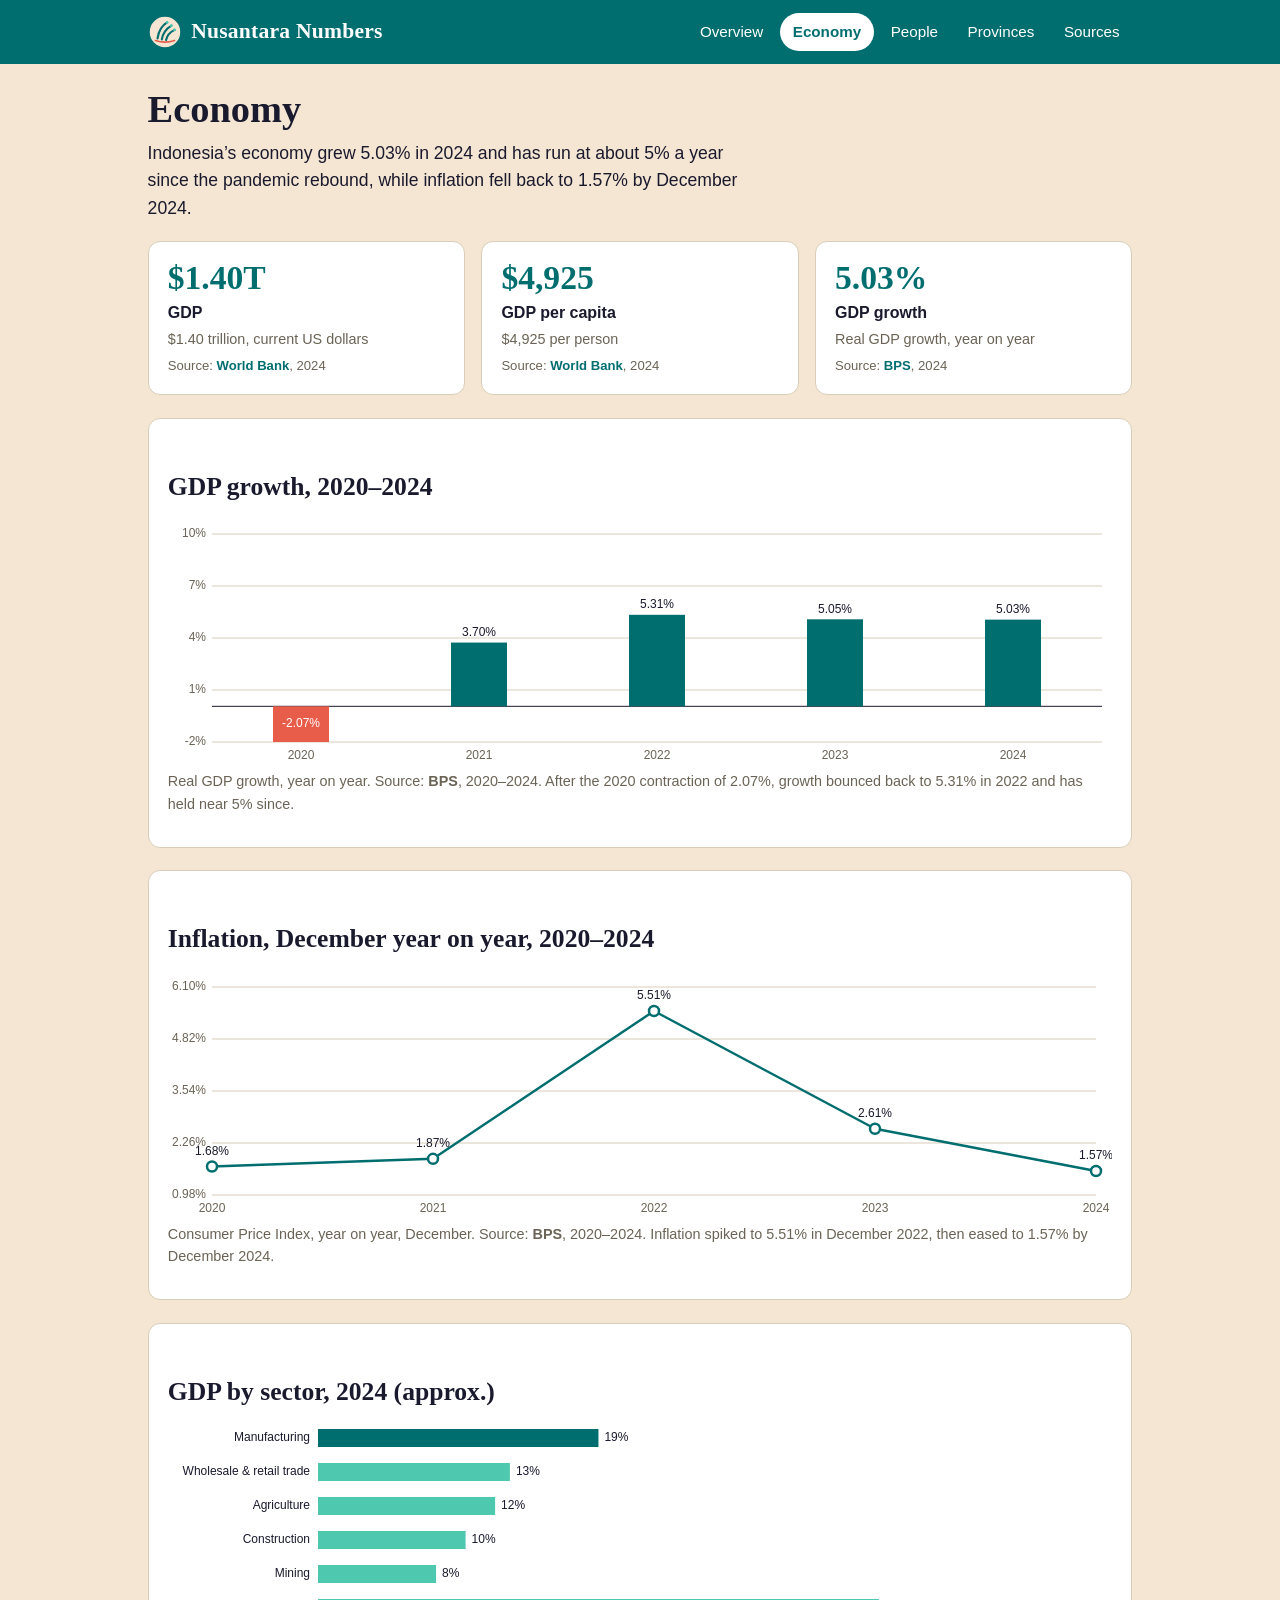
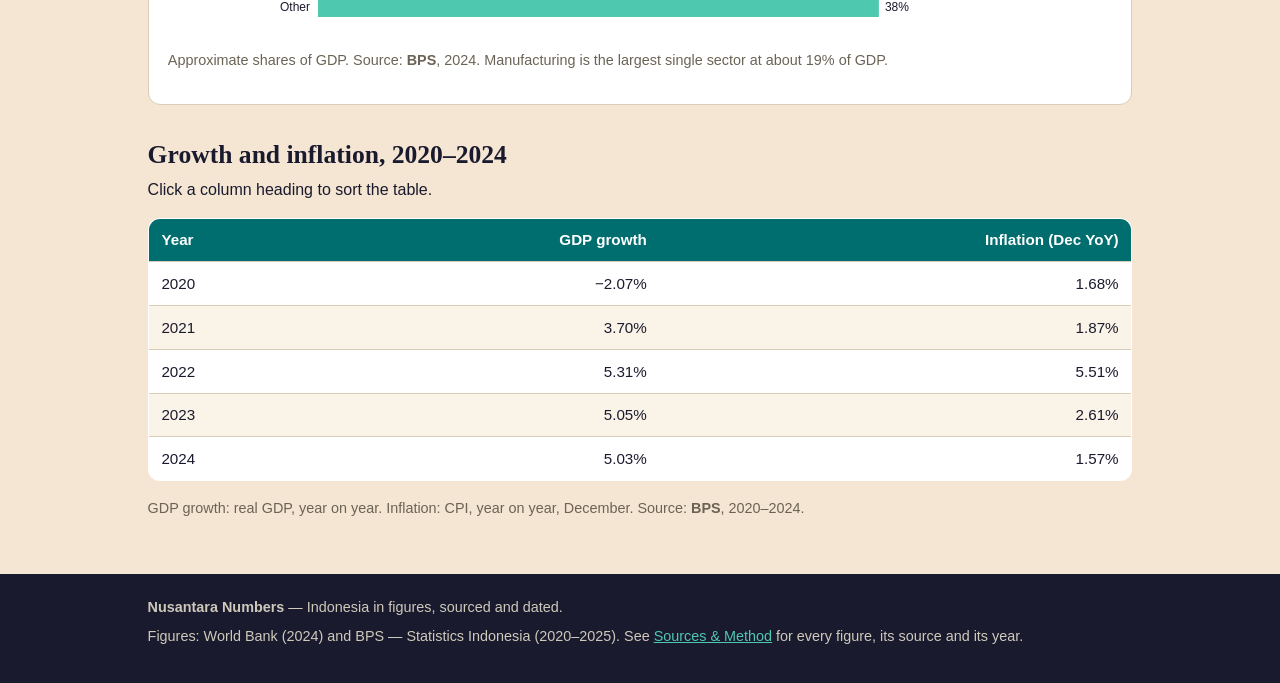
==== app/economy.html @ f5d3d650 "best-national-statistics-site-20261126-0539: Nusantara Numbers" ====
<!DOCTYPE html>
<html lang="en">
<head>
<meta charset="utf-8">
<meta name="viewport" content="width=device-width, initial-scale=1">
<title>Economy — Nusantara Numbers</title>
<meta name="description" content="Indonesia's economy in figures: GDP, GDP per capita, growth 2020–2024, inflation and GDP by sector, each sourced and dated.">
<link rel="stylesheet" href="css/style.css">
<link rel="icon" href="img/logo.svg" type="image/svg+xml">
</head>
<body data-page="economy">
<header class="site-header">
  <div class="wrap">
    <a class="brand" href="index.html"><img src="img/logo.svg" alt="" width="34" height="34"> Nusantara Numbers</a>
    <nav class="site-nav" aria-label="Main navigation">
      <a href="index.html" data-page="index">Overview</a>
      <a href="economy.html" data-page="economy">Economy</a>
      <a href="people.html" data-page="people">People</a>
      <a href="provinces.html" data-page="provinces">Provinces</a>
      <a href="sources.html" data-page="sources">Sources</a>
    </nav>
  </div>
</header>

<main class="wrap">
  <h1>Economy</h1>
  <p class="lede">Indonesia&rsquo;s economy grew 5.03% in 2024 and has run at about 5%
  a year since the pandemic rebound, while inflation fell back to 1.57% by
  December 2024.</p>

  <section class="kpi-grid" aria-label="Key economic indicators">
    <article class="kpi-card">
      <div class="kpi-value">$1.40T</div>
      <div class="kpi-label">GDP</div>
      <p class="kpi-note">$1.40 trillion, current US dollars</p>
      <p class="source-line">Source: <strong>World Bank</strong>, 2024</p>
    </article>
    <article class="kpi-card">
      <div class="kpi-value">$4,925</div>
      <div class="kpi-label">GDP per capita</div>
      <p class="kpi-note">$4,925 per person</p>
      <p class="source-line">Source: <strong>World Bank</strong>, 2024</p>
    </article>
    <article class="kpi-card">
      <div class="kpi-value">5.03%</div>
      <div class="kpi-label">GDP growth</div>
      <p class="kpi-note">Real GDP growth, year on year</p>
      <p class="source-line">Source: <strong>BPS</strong>, 2024</p>
    </article>
  </section>

  <section class="card chart-card">
    <h2>GDP growth, 2020&ndash;2024</h2>
    <canvas id="growth-chart" role="img" aria-label="Bar chart of Indonesia's GDP growth: 2020 minus 2.07 percent, 2021 3.70 percent, 2022 5.31 percent, 2023 5.05 percent, 2024 5.03 percent"></canvas>
    <p class="chart-note">Real GDP growth, year on year. Source: <strong>BPS</strong>, 2020&ndash;2024.
    After the 2020 contraction of 2.07%, growth bounced back to 5.31% in 2022 and has
    held near 5% since.</p>
  </section>

  <section class="card chart-card">
    <h2>Inflation, December year on year, 2020&ndash;2024</h2>
    <canvas id="inflation-chart" role="img" aria-label="Line chart of Indonesia's December inflation: 2020 1.68 percent, 2021 1.87 percent, 2022 5.51 percent, 2023 2.61 percent, 2024 1.57 percent"></canvas>
    <p class="chart-note">Consumer Price Index, year on year, December.
    Source: <strong>BPS</strong>, 2020&ndash;2024. Inflation spiked to 5.51% in
    December 2022, then eased to 1.57% by December 2024.</p>
  </section>

  <section class="card chart-card">
    <h2>GDP by sector, 2024 (approx.)</h2>
    <canvas id="sector-chart" role="img" aria-label="Horizontal bar chart of approximate GDP shares: Manufacturing 19 percent, Wholesale and retail trade 13 percent, Agriculture 12 percent, Construction 10 percent, Mining 8 percent, Other 38 percent"></canvas>
    <p class="chart-note">Approximate shares of GDP. Source: <strong>BPS</strong>, 2024.
    Manufacturing is the largest single sector at about 19% of GDP.</p>
  </section>

  <section>
    <h2>Growth and inflation, 2020&ndash;2024</h2>
    <p>Click a column heading to sort the table.</p>
    <div class="table-wrap">
      <table class="data sortable">
        <thead>
          <tr><th>Year</th><th class="num">GDP growth</th><th class="num">Inflation (Dec YoY)</th></tr>
        </thead>
        <tbody>
          <tr><td data-sort="2020">2020</td><td class="num" data-sort="-2.07">−2.07%</td><td class="num" data-sort="1.68">1.68%</td></tr>
          <tr><td data-sort="2021">2021</td><td class="num" data-sort="3.70">3.70%</td><td class="num" data-sort="1.87">1.87%</td></tr>
          <tr><td data-sort="2022">2022</td><td class="num" data-sort="5.31">5.31%</td><td class="num" data-sort="5.51">5.51%</td></tr>
          <tr><td data-sort="2023">2023</td><td class="num" data-sort="5.05">5.05%</td><td class="num" data-sort="2.61">2.61%</td></tr>
          <tr><td data-sort="2024">2024</td><td class="num" data-sort="5.03">5.03%</td><td class="num" data-sort="1.57">1.57%</td></tr>
        </tbody>
      </table>
    </div>
    <p class="table-note">GDP growth: real GDP, year on year. Inflation: CPI, year on year, December.
    Source: <strong>BPS</strong>, 2020&ndash;2024.</p>
  </section>
</main>

<footer class="site-footer">
  <div class="wrap">
    <p><strong>Nusantara Numbers</strong> &mdash; Indonesia in figures, sourced and dated.</p>
    <p>Figures: World Bank (2024) and BPS &mdash; Statistics Indonesia (2020&ndash;2025).
    See <a href="sources.html">Sources &amp; Method</a> for every figure, its source and its year.</p>
  </div>
</footer>

<script src="js/data.js"></script>
<script src="js/charts.js"></script>
<script src="js/tables.js"></script>
<script src="js/main.js"></script>
</body>
</html>
---- app/css/style.css ----
/* Nusantara Numbers — one stylesheet: palette, layout, cards, tables,
   navigation, charts and the phone rules. System font stack only. */

:root {
  --teal: #006d6f;
  --teal-dark: #005456;
  --sand: #f5e6d3;
  --sand-light: #faf3e7;
  --charcoal: #1a1a2e;
  --muted: #6b6355;
  --coral: #e85d4a;
  --seafoam: #4ec9b0;
  --white: #ffffff;
  --line: #d8cdb8;
  --radius: 12px;
}

* { box-sizing: border-box; }

body {
  margin: 0;
  background: var(--sand);
  color: var(--charcoal);
  font-family: -apple-system, BlinkMacSystemFont, "Segoe UI", Roboto,
    "Helvetica Neue", Arial, sans-serif;
  font-size: 16px;
  line-height: 1.55;
}

h1, h2, h3 {
  font-family: Georgia, "Times New Roman", serif;
  line-height: 1.2;
  margin: 0 0 0.5rem;
}

h1 { font-size: 2.4rem; }
h2 { font-size: 1.6rem; margin-top: 2.2rem; }
h3 { font-size: 1.15rem; }

p { margin: 0 0 0.9rem; }
a { color: var(--teal); }
a:hover { color: var(--teal-dark); }

/* ---------- header & navigation ---------- */

.site-header {
  background: var(--teal);
  color: var(--white);
}
.site-header .wrap {
  display: flex;
  align-items: center;
  gap: 1rem;
  flex-wrap: wrap;
  padding-top: 0.8rem;
  padding-bottom: 0.8rem;
}
.brand {
  display: flex;
  align-items: center;
  gap: 0.6rem;
  color: var(--white);
  text-decoration: none;
  font-family: Georgia, "Times New Roman", serif;
  font-size: 1.35rem;
  font-weight: 700;
  letter-spacing: 0.01em;
}
.brand img { display: block; }
.site-nav {
  margin-left: auto;
  display: flex;
  gap: 0.25rem;
  flex-wrap: wrap;
}
.site-nav a {
  color: var(--white);
  text-decoration: none;
  padding: 0.45rem 0.8rem;
  border-radius: 999px;
  font-size: 0.95rem;
}
.site-nav a:hover { background: rgba(255, 255, 255, 0.16); }
.site-nav a.active {
  background: var(--white);
  color: var(--teal);
  font-weight: 700;
}

/* ---------- layout ---------- */

.wrap {
  max-width: 1020px;
  margin: 0 auto;
  padding: 0 1.1rem;
}
main.wrap { padding-top: 1.4rem; padding-bottom: 2.5rem; }

.hero {
  display: flex;
  gap: 1.4rem;
  align-items: center;
  background: var(--sand-light);
  border: 1px solid var(--line);
  border-radius: var(--radius);
  padding: 1.4rem 1.5rem;
  margin-bottom: 1.6rem;
}
.hero-text { flex: 1; }
.hero-text .tagline {
  font-family: Georgia, "Times New Roman", serif;
  font-style: italic;
  font-size: 1.15rem;
  color: var(--teal);
  margin-bottom: 0.4rem;
}
.hero .flag { flex: none; border: 1px solid var(--line); border-radius: 4px; }
.asof {
  display: inline-block;
  background: var(--teal);
  color: var(--white);
  font-size: 0.85rem;
  font-weight: 600;
  padding: 0.2rem 0.65rem;
  border-radius: 999px;
  margin-top: 0.4rem;
}

.lede { font-size: 1.1rem; max-width: 62ch; }

/* ---------- KPI cards ---------- */

.kpi-grid {
  display: grid;
  grid-template-columns: repeat(3, 1fr);
  gap: 1rem;
  margin: 1.2rem 0;
}
.kpi-card, .card {
  background: var(--white);
  border: 1px solid var(--line);
  border-radius: var(--radius);
  padding: 1.1rem 1.2rem;
}
.kpi-card .kpi-value {
  font-family: Georgia, "Times New Roman", serif;
  font-size: 2.1rem;
  font-weight: 700;
  color: var(--teal);
  line-height: 1.1;
}
.kpi-card .kpi-label {
  font-weight: 700;
  margin-top: 0.25rem;
}
.kpi-card .kpi-note { color: var(--muted); font-size: 0.9rem; margin: 0.15rem 0 0.4rem; }
.source-line {
  font-size: 0.82rem;
  color: var(--muted);
  margin: 0;
}
.source-line strong { color: var(--teal); font-weight: 600; }

/* ---------- charts & sections ---------- */

.chart-card { margin: 1.4rem 0; }
.chart-card canvas { width: 100%; display: block; }
.chart-head {
  display: flex;
  align-items: baseline;
  justify-content: space-between;
  gap: 1rem;
  flex-wrap: wrap;
}
.chart-head h2, .chart-head h3 { margin-top: 0; }
.chart-note { color: var(--muted); font-size: 0.9rem; }

.btn {
  font: inherit;
  font-size: 0.9rem;
  font-weight: 600;
  background: var(--teal);
  color: var(--white);
  border: none;
  border-radius: 999px;
  padding: 0.5rem 1rem;
  cursor: pointer;
  white-space: nowrap;
}
.btn:hover { background: var(--teal-dark); }

.two-col {
  display: grid;
  grid-template-columns: 1fr 1fr;
  gap: 1rem;
  margin: 1.2rem 0;
}

/* ---------- tables ---------- */

.table-tools {
  display: flex;
  gap: 0.8rem;
  align-items: center;
  flex-wrap: wrap;
  margin: 1rem 0 0.6rem;
}
.table-tools input[type="search"] {
  font: inherit;
  padding: 0.55rem 0.8rem;
  border: 1px solid var(--line);
  border-radius: 999px;
  background: var(--white);
  min-width: 220px;
}
.table-tools select {
  font: inherit;
  padding: 0.55rem 0.8rem;
  border: 1px solid var(--line);
  border-radius: 999px;
  background: var(--white);
}
.table-tools input[type="search"]:focus, .table-tools select:focus {
  outline: 2px solid var(--teal);
  outline-offset: 1px;
}
.row-count { color: var(--muted); font-size: 0.9rem; }

.table-wrap { overflow-x: auto; margin-bottom: 1rem; }
table.data {
  width: 100%;
  border-collapse: collapse;
  background: var(--white);
  border: 1px solid var(--line);
  border-radius: var(--radius);
  overflow: hidden;
  font-size: 0.95rem;
}
table.data th, table.data td {
  padding: 0.6rem 0.8rem;
  text-align: left;
  border-bottom: 1px solid var(--line);
}
table.data thead th {
  background: var(--teal);
  color: var(--white);
  cursor: pointer;
  white-space: nowrap;
  user-select: none;
}
table.data thead th:hover { background: var(--teal-dark); }
table.data thead th.sorted-asc::after { content: " ▲"; }
table.data thead th.sorted-desc::after { content: " ▼"; }
table.data tbody tr:nth-child(even) { background: var(--sand-light); }
table.data td.num, table.data th.num { text-align: right; font-variant-numeric: tabular-nums; }
.table-note { color: var(--muted); font-size: 0.9rem; }

/* ---------- sources page ---------- */

.sources-list { list-style: none; padding: 0; margin: 1rem 0; }
.source-item {
  background: var(--white);
  border: 1px solid var(--line);
  border-radius: var(--radius);
  padding: 1rem 1.2rem;
  margin-bottom: 0.8rem;
}
.source-item h3 { margin-bottom: 0.15rem; }
.source-meta {
  color: var(--teal);
  font-weight: 700;
  font-size: 0.9rem;
  margin-bottom: 0.3rem;
}
.downloads {
  display: flex;
  gap: 0.8rem;
  flex-wrap: wrap;
  margin: 1rem 0;
}
.downloads a {
  display: inline-block;
  background: var(--white);
  border: 1px solid var(--teal);
  color: var(--teal);
  font-weight: 700;
  text-decoration: none;
  padding: 0.6rem 1.1rem;
  border-radius: 999px;
}
.downloads a:hover { background: var(--teal); color: var(--white); }

/* ---------- footer ---------- */

.site-footer {
  background: var(--charcoal);
  color: #cfc9bb;
  padding: 1.4rem 0 1.8rem;
  font-size: 0.9rem;
}
.site-footer a { color: var(--seafoam); }
.site-footer .wrap p { margin-bottom: 0.4rem; }

/* ---------- phone layout ---------- */

@media (max-width: 700px) {
  h1 { font-size: 1.9rem; }
  .site-header .wrap { gap: 0.6rem; }
  .site-nav { margin-left: 0; width: 100%; }
  .site-nav a { padding: 0.4rem 0.6rem; font-size: 0.9rem; }
  .hero { flex-direction: column; align-items: flex-start; gap: 0.9rem; }
  .kpi-grid { grid-template-columns: 1fr 1fr; }
  .two-col { grid-template-columns: 1fr; }
  .kpi-card .kpi-value { font-size: 1.7rem; }
  .table-tools input[type="search"] { min-width: 0; flex: 1; }
}
@media (max-width: 420px) {
  .kpi-grid { grid-template-columns: 1fr; }
}
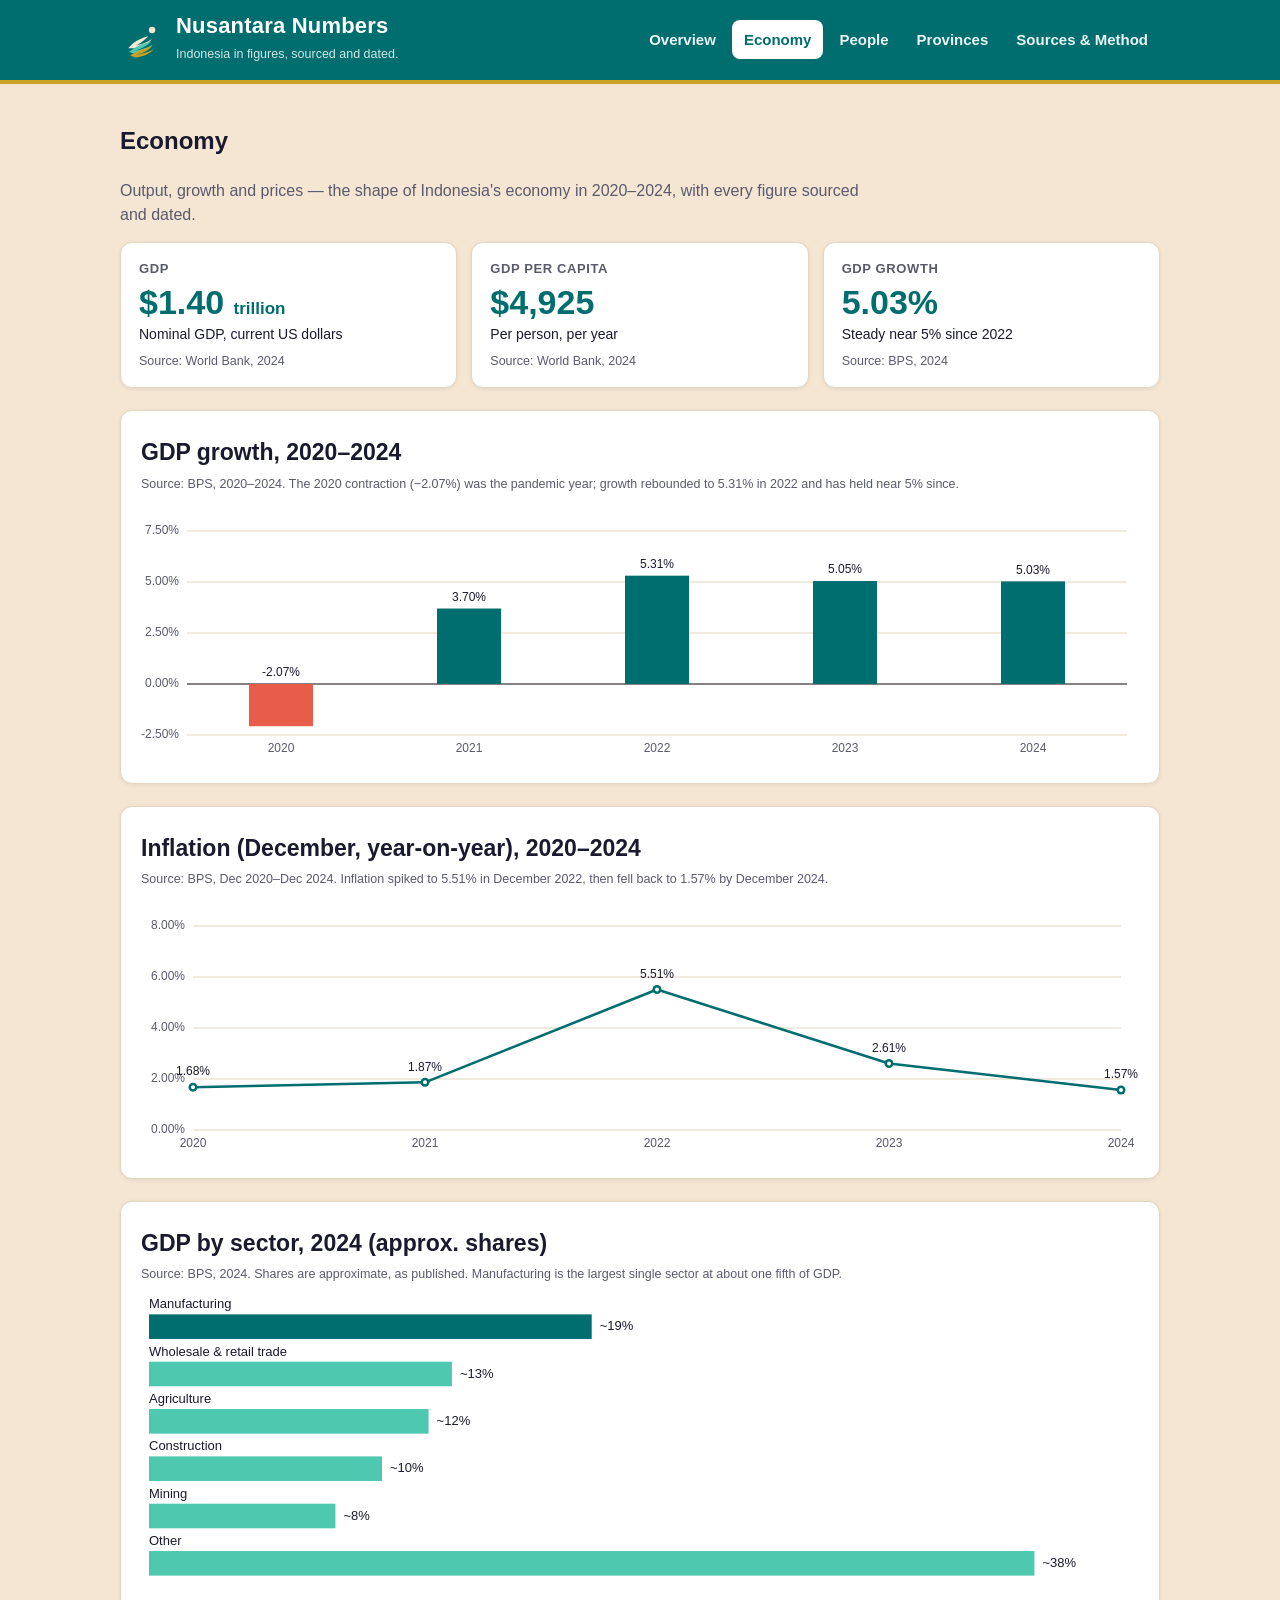
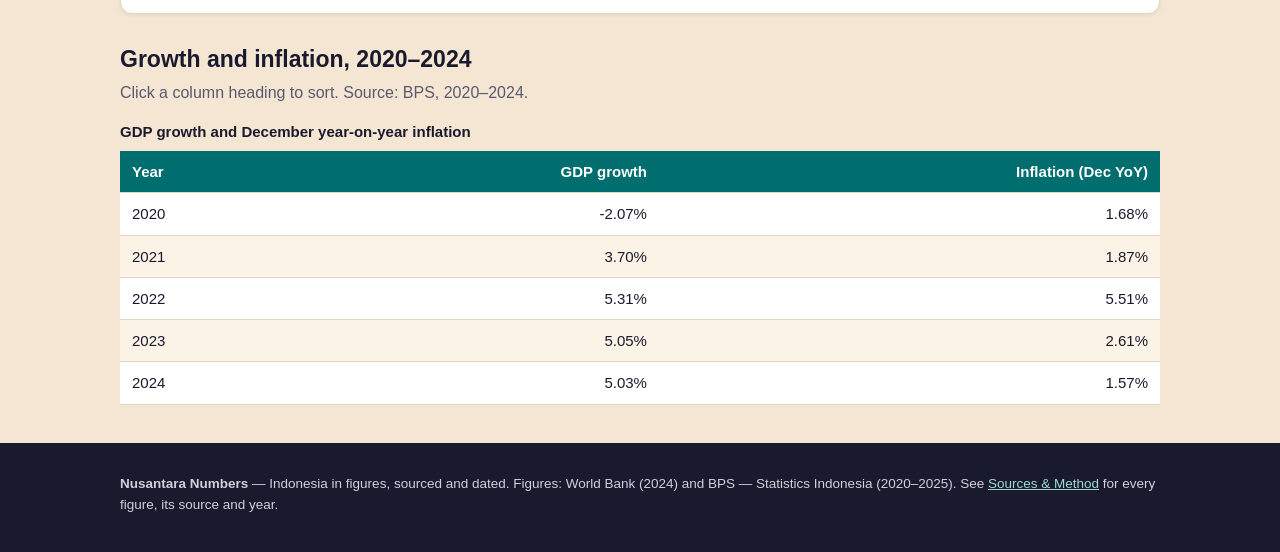
==== commit 5feffb36: "best-national-statistics-site-20261126-0539: Nusantara Numbers (rebuild)" ====
--- a/app/economy.html
+++ b/app/economy.html
@@ -4,107 +4,113 @@
 <meta charset="utf-8">
 <meta name="viewport" content="width=device-width, initial-scale=1">
 <title>Economy — Nusantara Numbers</title>
-<meta name="description" content="Indonesia's economy in figures: GDP, GDP per capita, growth 2020–2024, inflation and GDP by sector, each sourced and dated.">
+<meta name="description" content="Indonesia's economy in figures: GDP, GDP per capita, growth and inflation 2020–2024, and GDP by sector. Every figure sourced and dated.">
+<link rel="icon" type="image/svg+xml" href="img/logo.svg">
 <link rel="stylesheet" href="css/style.css">
-<link rel="icon" href="img/logo.svg" type="image/svg+xml">
 </head>
 <body data-page="economy">
 <header class="site-header">
-  <div class="wrap">
-    <a class="brand" href="index.html"><img src="img/logo.svg" alt="" width="34" height="34"> Nusantara Numbers</a>
-    <nav class="site-nav" aria-label="Main navigation">
-      <a href="index.html" data-page="index">Overview</a>
-      <a href="economy.html" data-page="economy">Economy</a>
-      <a href="people.html" data-page="people">People</a>
-      <a href="provinces.html" data-page="provinces">Provinces</a>
-      <a href="sources.html" data-page="sources">Sources</a>
+  <div class="header-inner">
+    <a class="brand" href="index.html">
+      <img src="img/logo.svg" alt="Nusantara Numbers logo — a garuda wing monogram" width="44" height="44">
+      <span>
+        <span class="brand-name">Nusantara Numbers</span><br>
+        <span class="brand-tag">Indonesia in figures, sourced and dated.</span>
+      </span>
+    </a>
+    <nav class="main-nav" aria-label="Main navigation">
+      <a data-nav="index" href="index.html">Overview</a>
+      <a data-nav="economy" href="economy.html">Economy</a>
+      <a data-nav="people" href="people.html">People</a>
+      <a data-nav="provinces" href="provinces.html">Provinces</a>
+      <a data-nav="sources" href="sources.html">Sources &amp; Method</a>
     </nav>
   </div>
 </header>
 
 <main class="wrap">
-  <h1>Economy</h1>
-  <p class="lede">Indonesia&rsquo;s economy grew 5.03% in 2024 and has run at about 5%
-  a year since the pandemic rebound, while inflation fell back to 1.57% by
-  December 2024.</p>
-
-  <section class="kpi-grid" aria-label="Key economic indicators">
-    <article class="kpi-card">
-      <div class="kpi-value">$1.40T</div>
-      <div class="kpi-label">GDP</div>
-      <p class="kpi-note">$1.40 trillion, current US dollars</p>
-      <p class="source-line">Source: <strong>World Bank</strong>, 2024</p>
-    </article>
-    <article class="kpi-card">
-      <div class="kpi-value">$4,925</div>
-      <div class="kpi-label">GDP per capita</div>
-      <p class="kpi-note">$4,925 per person</p>
-      <p class="source-line">Source: <strong>World Bank</strong>, 2024</p>
-    </article>
-    <article class="kpi-card">
-      <div class="kpi-value">5.03%</div>
-      <div class="kpi-label">GDP growth</div>
-      <p class="kpi-note">Real GDP growth, year on year</p>
-      <p class="source-line">Source: <strong>BPS</strong>, 2024</p>
-    </article>
+  <section aria-labelledby="page-heading">
+    <h1 id="page-heading">Economy</h1>
+    <p class="section-note">Output, growth and prices — the shape of Indonesia's economy in 2020–2024, with every figure sourced and dated.</p>
+    <div class="kpi-grid">
+      <article class="card">
+        <div class="kpi-label">GDP</div>
+        <div class="kpi-value">$1.40 <span class="unit">trillion</span></div>
+        <div class="kpi-sub">Nominal GDP, current US dollars</div>
+        <div class="kpi-source">Source: World Bank, 2024</div>
+      </article>
+      <article class="card">
+        <div class="kpi-label">GDP per capita</div>
+        <div class="kpi-value">$4,925</div>
+        <div class="kpi-sub">Per person, per year</div>
+        <div class="kpi-source">Source: World Bank, 2024</div>
+      </article>
+      <article class="card">
+        <div class="kpi-label">GDP growth</div>
+        <div class="kpi-value">5.03%</div>
+        <div class="kpi-sub">Steady near 5% since 2022</div>
+        <div class="kpi-source">Source: BPS, 2024</div>
+      </article>
+    </div>
   </section>
 
-  <section class="card chart-card">
-    <h2>GDP growth, 2020&ndash;2024</h2>
-    <canvas id="growth-chart" role="img" aria-label="Bar chart of Indonesia's GDP growth: 2020 minus 2.07 percent, 2021 3.70 percent, 2022 5.31 percent, 2023 5.05 percent, 2024 5.03 percent"></canvas>
-    <p class="chart-note">Real GDP growth, year on year. Source: <strong>BPS</strong>, 2020&ndash;2024.
-    After the 2020 contraction of 2.07%, growth bounced back to 5.31% in 2022 and has
-    held near 5% since.</p>
+  <section aria-labelledby="growth-heading">
+    <div class="card chart-card">
+      <h2 id="growth-heading">GDP growth, 2020–2024</h2>
+      <p class="chart-source">Source: BPS, 2020–2024. The 2020 contraction (−2.07%) was the pandemic year; growth rebounded to 5.31% in 2022 and has held near 5% since.</p>
+      <canvas id="growth-chart" class="chart" role="img" aria-label="Bar chart of GDP growth: minus 2.07 percent in 2020, 3.70 in 2021, 5.31 in 2022, 5.05 in 2023, 5.03 in 2024"></canvas>
+    </div>
   </section>
 
-  <section class="card chart-card">
-    <h2>Inflation, December year on year, 2020&ndash;2024</h2>
-    <canvas id="inflation-chart" role="img" aria-label="Line chart of Indonesia's December inflation: 2020 1.68 percent, 2021 1.87 percent, 2022 5.51 percent, 2023 2.61 percent, 2024 1.57 percent"></canvas>
-    <p class="chart-note">Consumer Price Index, year on year, December.
-    Source: <strong>BPS</strong>, 2020&ndash;2024. Inflation spiked to 5.51% in
-    December 2022, then eased to 1.57% by December 2024.</p>
+  <section aria-labelledby="inflation-heading">
+    <div class="card chart-card">
+      <h2 id="inflation-heading">Inflation (December, year-on-year), 2020–2024</h2>
+      <p class="chart-source">Source: BPS, Dec 2020–Dec 2024. Inflation spiked to 5.51% in December 2022, then fell back to 1.57% by December 2024.</p>
+      <canvas id="inflation-chart" class="chart" role="img" aria-label="Line chart of December year-on-year inflation: 1.68 percent in 2020, 1.87 in 2021, 5.51 in 2022, 2.61 in 2023, 1.57 in 2024"></canvas>
+    </div>
   </section>
 
-  <section class="card chart-card">
-    <h2>GDP by sector, 2024 (approx.)</h2>
-    <canvas id="sector-chart" role="img" aria-label="Horizontal bar chart of approximate GDP shares: Manufacturing 19 percent, Wholesale and retail trade 13 percent, Agriculture 12 percent, Construction 10 percent, Mining 8 percent, Other 38 percent"></canvas>
-    <p class="chart-note">Approximate shares of GDP. Source: <strong>BPS</strong>, 2024.
-    Manufacturing is the largest single sector at about 19% of GDP.</p>
+  <section aria-labelledby="sector-heading">
+    <div class="card chart-card">
+      <h2 id="sector-heading">GDP by sector, 2024 (approx. shares)</h2>
+      <p class="chart-source">Source: BPS, 2024. Shares are approximate, as published. Manufacturing is the largest single sector at about one fifth of GDP.</p>
+      <canvas id="sector-chart" class="chart tall" role="img" aria-label="Horizontal bar chart of GDP by sector: manufacturing about 19 percent, wholesale and retail trade about 13, agriculture about 12, construction about 10, mining about 8, other about 38"></canvas>
+    </div>
   </section>
 
-  <section>
-    <h2>Growth and inflation, 2020&ndash;2024</h2>
-    <p>Click a column heading to sort the table.</p>
-    <div class="table-wrap">
-      <table class="data sortable">
+  <section aria-labelledby="table-heading">
+    <h2 id="table-heading">Growth and inflation, 2020–2024</h2>
+    <p class="section-note">Click a column heading to sort. Source: BPS, 2020–2024.</p>
+    <div class="table-scroll">
+      <table class="data" data-sortable id="econ-table">
+        <caption>GDP growth and December year-on-year inflation</caption>
         <thead>
-          <tr><th>Year</th><th class="num">GDP growth</th><th class="num">Inflation (Dec YoY)</th></tr>
+          <tr>
+            <th data-type="number"><button type="button" data-label="Year">Year</button></th>
+            <th data-type="number" class="num"><button type="button" data-label="GDP growth">GDP growth</button></th>
+            <th data-type="number" class="num"><button type="button" data-label="Inflation (Dec YoY)">Inflation (Dec YoY)</button></th>
+          </tr>
         </thead>
         <tbody>
-          <tr><td data-sort="2020">2020</td><td class="num" data-sort="-2.07">−2.07%</td><td class="num" data-sort="1.68">1.68%</td></tr>
-          <tr><td data-sort="2021">2021</td><td class="num" data-sort="3.70">3.70%</td><td class="num" data-sort="1.87">1.87%</td></tr>
-          <tr><td data-sort="2022">2022</td><td class="num" data-sort="5.31">5.31%</td><td class="num" data-sort="5.51">5.51%</td></tr>
-          <tr><td data-sort="2023">2023</td><td class="num" data-sort="5.05">5.05%</td><td class="num" data-sort="2.61">2.61%</td></tr>
-          <tr><td data-sort="2024">2024</td><td class="num" data-sort="5.03">5.03%</td><td class="num" data-sort="1.57">1.57%</td></tr>
+          <tr><td>2020</td><td class="num">-2.07%</td><td class="num">1.68%</td></tr>
+          <tr><td>2021</td><td class="num">3.70%</td><td class="num">1.87%</td></tr>
+          <tr><td>2022</td><td class="num">5.31%</td><td class="num">5.51%</td></tr>
+          <tr><td>2023</td><td class="num">5.05%</td><td class="num">2.61%</td></tr>
+          <tr><td>2024</td><td class="num">5.03%</td><td class="num">1.57%</td></tr>
         </tbody>
       </table>
     </div>
-    <p class="table-note">GDP growth: real GDP, year on year. Inflation: CPI, year on year, December.
-    Source: <strong>BPS</strong>, 2020&ndash;2024.</p>
   </section>
 </main>
 
 <footer class="site-footer">
   <div class="wrap">
-    <p><strong>Nusantara Numbers</strong> &mdash; Indonesia in figures, sourced and dated.</p>
-    <p>Figures: World Bank (2024) and BPS &mdash; Statistics Indonesia (2020&ndash;2025).
-    See <a href="sources.html">Sources &amp; Method</a> for every figure, its source and its year.</p>
+    <p><strong>Nusantara Numbers</strong> — Indonesia in figures, sourced and dated.
+    Figures: World Bank (2024) and BPS — Statistics Indonesia (2020–2025).
+    See <a href="sources.html">Sources &amp; Method</a> for every figure, its source and year.</p>
   </div>
 </footer>
 
-<script src="js/data.js"></script>
-<script src="js/charts.js"></script>
-<script src="js/tables.js"></script>
-<script src="js/main.js"></script>
+<script type="module" src="js/main.js"></script>
 </body>
 </html>
--- a/app/css/style.css
+++ b/app/css/style.css
@@ -1,18 +1,16 @@
-/* Nusantara Numbers — one stylesheet: palette, layout, cards, tables,
-   navigation, charts and the phone rules. System font stack only. */
-
+/* Nusantara Numbers — one stylesheet: palette, layout, cards, tables, nav, phone rules. */
 :root {
   --teal: #006d6f;
   --teal-dark: #005456;
   --sand: #f5e6d3;
-  --sand-light: #faf3e7;
-  --charcoal: #1a1a2e;
-  --muted: #6b6355;
+  --sand-soft: #fbf3e6;
+  --ink: #1a1a2e;
+  --muted: #5a5a6e;
   --coral: #e85d4a;
   --seafoam: #4ec9b0;
-  --white: #ffffff;
-  --line: #d8cdb8;
-  --radius: 12px;
+  --card: #ffffff;
+  --line: #e3d5be;
+  --gold: #c9a227;
 }
 
 * { box-sizing: border-box; }
@@ -20,299 +18,203 @@
 body {
   margin: 0;
   background: var(--sand);
-  color: var(--charcoal);
-  font-family: -apple-system, BlinkMacSystemFont, "Segoe UI", Roboto,
-    "Helvetica Neue", Arial, sans-serif;
+  color: var(--ink);
+  font-family: -apple-system, BlinkMacSystemFont, "Segoe UI", Roboto, "Helvetica Neue", Arial, sans-serif;
   font-size: 16px;
   line-height: 1.55;
 }
 
-h1, h2, h3 {
-  font-family: Georgia, "Times New Roman", serif;
-  line-height: 1.2;
-  margin: 0 0 0.5rem;
-}
-
-h1 { font-size: 2.4rem; }
-h2 { font-size: 1.6rem; margin-top: 2.2rem; }
-h3 { font-size: 1.15rem; }
-
-p { margin: 0 0 0.9rem; }
 a { color: var(--teal); }
 a:hover { color: var(--teal-dark); }
 
-/* ---------- header & navigation ---------- */
-
+.wrap { max-width: 1080px; margin: 0 auto; padding: 0 20px; }
+
+/* ---- header / nav ---- */
 .site-header {
   background: var(--teal);
-  color: var(--white);
-}
-.site-header .wrap {
+  color: #fff;
+  border-bottom: 4px solid var(--gold);
+}
+.header-inner {
+  max-width: 1080px;
+  margin: 0 auto;
+  padding: 14px 20px;
   display: flex;
   align-items: center;
-  gap: 1rem;
+  gap: 16px;
   flex-wrap: wrap;
-  padding-top: 0.8rem;
-  padding-bottom: 0.8rem;
-}
-.brand {
-  display: flex;
-  align-items: center;
-  gap: 0.6rem;
-  color: var(--white);
+}
+.brand { display: flex; align-items: center; gap: 12px; text-decoration: none; color: #fff; }
+.brand img { width: 44px; height: 44px; display: block; }
+.brand-name { font-size: 22px; font-weight: 800; letter-spacing: 0.2px; line-height: 1.1; }
+.brand-tag { font-size: 12.5px; color: #cfe8e6; line-height: 1.2; }
+.main-nav { margin-left: auto; display: flex; gap: 4px; flex-wrap: wrap; }
+.main-nav a {
+  color: #eaf6f5;
   text-decoration: none;
-  font-family: Georgia, "Times New Roman", serif;
-  font-size: 1.35rem;
-  font-weight: 700;
-  letter-spacing: 0.01em;
-}
-.brand img { display: block; }
-.site-nav {
-  margin-left: auto;
-  display: flex;
-  gap: 0.25rem;
-  flex-wrap: wrap;
-}
-.site-nav a {
-  color: var(--white);
-  text-decoration: none;
-  padding: 0.45rem 0.8rem;
-  border-radius: 999px;
-  font-size: 0.95rem;
-}
-.site-nav a:hover { background: rgba(255, 255, 255, 0.16); }
-.site-nav a.active {
-  background: var(--white);
-  color: var(--teal);
-  font-weight: 700;
-}
-
-/* ---------- layout ---------- */
-
-.wrap {
-  max-width: 1020px;
-  margin: 0 auto;
-  padding: 0 1.1rem;
-}
-main.wrap { padding-top: 1.4rem; padding-bottom: 2.5rem; }
-
+  font-weight: 600;
+  font-size: 15px;
+  padding: 8px 12px;
+  border-radius: 8px;
+}
+.main-nav a:hover { background: rgba(255, 255, 255, 0.14); color: #fff; }
+.main-nav a.active { background: #fff; color: var(--teal); }
+
+/* ---- hero ---- */
 .hero {
   display: flex;
-  gap: 1.4rem;
+  gap: 24px;
   align-items: center;
-  background: var(--sand-light);
-  border: 1px solid var(--line);
-  border-radius: var(--radius);
-  padding: 1.4rem 1.5rem;
-  margin-bottom: 1.6rem;
-}
-.hero-text { flex: 1; }
-.hero-text .tagline {
-  font-family: Georgia, "Times New Roman", serif;
-  font-style: italic;
-  font-size: 1.15rem;
-  color: var(--teal);
-  margin-bottom: 0.4rem;
-}
-.hero .flag { flex: none; border: 1px solid var(--line); border-radius: 4px; }
+  padding: 28px 0 8px;
+}
+.hero-text h1 { margin: 0 0 6px; font-size: 34px; line-height: 1.15; }
+.hero-text p { margin: 0; color: var(--muted); font-size: 17px; max-width: 640px; }
+.hero-flag { margin-left: auto; flex: none; text-align: center; }
+.hero-flag img { width: 120px; height: 80px; border: 1px solid var(--line); border-radius: 6px; box-shadow: 0 2px 8px rgba(26, 26, 46, 0.15); }
+.hero-flag figcaption { font-size: 12.5px; color: var(--muted); margin-top: 4px; }
 .asof {
   display: inline-block;
+  margin-top: 10px;
   background: var(--teal);
-  color: var(--white);
-  font-size: 0.85rem;
-  font-weight: 600;
-  padding: 0.2rem 0.65rem;
+  color: #fff;
+  font-size: 13px;
+  font-weight: 700;
+  padding: 4px 10px;
   border-radius: 999px;
-  margin-top: 0.4rem;
-}
-
-.lede { font-size: 1.1rem; max-width: 62ch; }
-
-/* ---------- KPI cards ---------- */
-
+}
+
+/* ---- sections / cards ---- */
+section { padding: 18px 0 4px; }
+h2 { font-size: 23px; margin: 6px 0 4px; }
+.section-note { color: var(--muted); margin: 0 0 14px; max-width: 760px; }
 .kpi-grid {
   display: grid;
   grid-template-columns: repeat(3, 1fr);
-  gap: 1rem;
-  margin: 1.2rem 0;
-}
-.kpi-card, .card {
-  background: var(--white);
+  gap: 14px;
+}
+.card {
+  background: var(--card);
   border: 1px solid var(--line);
-  border-radius: var(--radius);
-  padding: 1.1rem 1.2rem;
-}
-.kpi-card .kpi-value {
-  font-family: Georgia, "Times New Roman", serif;
-  font-size: 2.1rem;
-  font-weight: 700;
+  border-radius: 12px;
+  padding: 16px 18px;
+  box-shadow: 0 1px 4px rgba(26, 26, 46, 0.08);
+}
+.kpi-label { font-size: 13px; font-weight: 700; text-transform: uppercase; letter-spacing: 0.6px; color: var(--muted); }
+.kpi-value { font-size: 34px; font-weight: 800; color: var(--teal); line-height: 1.15; margin: 4px 0 2px; }
+.kpi-value .unit { font-size: 17px; font-weight: 700; }
+.kpi-sub { font-size: 14px; color: var(--ink); }
+.kpi-source { font-size: 12.5px; color: var(--muted); margin-top: 6px; }
+.delta-up { color: #0a7d5f; font-weight: 700; }
+.delta-down { color: var(--coral); font-weight: 700; }
+
+.chart-card { padding: 18px 20px; }
+.chart-card h3 { margin: 0 0 2px; font-size: 18px; }
+.chart-card .chart-source { font-size: 12.5px; color: var(--muted); margin: 0 0 10px; }
+canvas.chart { width: 100%; height: 260px; display: block; }
+canvas.chart.tall { height: 300px; }
+
+.two-col { display: grid; grid-template-columns: 1fr 1fr; gap: 14px; }
+.two-col .card { min-width: 0; }
+
+/* ---- toggle ---- */
+.toggle-row { display: flex; align-items: center; gap: 10px; margin: 0 0 8px; flex-wrap: wrap; }
+.toggle-row .toggle-label { font-weight: 700; font-size: 14px; }
+.seg { display: inline-flex; border: 1px solid var(--teal); border-radius: 8px; overflow: hidden; }
+.seg button {
+  border: 0;
+  background: #fff;
   color: var(--teal);
-  line-height: 1.1;
-}
-.kpi-card .kpi-label {
-  font-weight: 700;
-  margin-top: 0.25rem;
-}
-.kpi-card .kpi-note { color: var(--muted); font-size: 0.9rem; margin: 0.15rem 0 0.4rem; }
-.source-line {
-  font-size: 0.82rem;
-  color: var(--muted);
-  margin: 0;
-}
-.source-line strong { color: var(--teal); font-weight: 600; }
-
-/* ---------- charts & sections ---------- */
-
-.chart-card { margin: 1.4rem 0; }
-.chart-card canvas { width: 100%; display: block; }
-.chart-head {
-  display: flex;
-  align-items: baseline;
-  justify-content: space-between;
-  gap: 1rem;
-  flex-wrap: wrap;
-}
-.chart-head h2, .chart-head h3 { margin-top: 0; }
-.chart-note { color: var(--muted); font-size: 0.9rem; }
-
-.btn {
   font: inherit;
-  font-size: 0.9rem;
-  font-weight: 600;
+  font-size: 14px;
+  font-weight: 700;
+  padding: 7px 14px;
+  cursor: pointer;
+}
+.seg button[aria-pressed="true"] { background: var(--teal); color: #fff; }
+
+/* ---- tables ---- */
+.table-tools { display: flex; gap: 10px; align-items: center; margin: 0 0 10px; flex-wrap: wrap; }
+.table-tools label { font-weight: 700; font-size: 14px; }
+.search-box {
+  font: inherit;
+  font-size: 15px;
+  padding: 8px 12px;
+  border: 1px solid var(--line);
+  border-radius: 8px;
+  background: #fff;
+  min-width: 220px;
+}
+.table-scroll { overflow-x: auto; }
+table.data { width: 100%; border-collapse: collapse; font-size: 15px; background: #fff; }
+table.data caption { text-align: left; font-weight: 700; padding: 0 0 8px; }
+table.data th, table.data td { padding: 9px 12px; border-bottom: 1px solid var(--line); text-align: left; }
+table.data th { background: var(--teal); color: #fff; white-space: nowrap; }
+table.data th button {
+  all: unset;
+  cursor: pointer;
+  font-weight: 700;
+  color: #fff;
+  display: inline-flex;
+  gap: 4px;
+  align-items: center;
+}
+table.data th button:focus-visible { outline: 2px solid var(--gold); outline-offset: 2px; }
+table.data tbody tr:nth-child(even) { background: var(--sand-soft); }
+table.data td.num, table.data th.num { text-align: right; font-variant-numeric: tabular-nums; }
+.table-note { font-size: 13px; color: var(--muted); margin: 8px 0 0; }
+.no-results { color: var(--muted); font-style: italic; padding: 10px 0; }
+
+/* ---- sources page ---- */
+.source-list { list-style: none; margin: 0; padding: 0; display: grid; gap: 12px; }
+.source-list li {
+  background: var(--card);
+  border: 1px solid var(--line);
+  border-radius: 12px;
+  padding: 14px 18px;
+}
+.source-list .src-figure { font-weight: 800; font-size: 17px; }
+.source-list .src-meta { color: var(--muted); font-size: 13.5px; margin-top: 2px; }
+.source-list .src-note { font-size: 14.5px; margin-top: 4px; }
+.download-box { display: flex; gap: 12px; flex-wrap: wrap; }
+.download-link {
+  display: inline-block;
   background: var(--teal);
-  color: var(--white);
-  border: none;
-  border-radius: 999px;
-  padding: 0.5rem 1rem;
-  cursor: pointer;
-  white-space: nowrap;
-}
-.btn:hover { background: var(--teal-dark); }
-
-.two-col {
-  display: grid;
-  grid-template-columns: 1fr 1fr;
-  gap: 1rem;
-  margin: 1.2rem 0;
-}
-
-/* ---------- tables ---------- */
-
-.table-tools {
-  display: flex;
-  gap: 0.8rem;
-  align-items: center;
-  flex-wrap: wrap;
-  margin: 1rem 0 0.6rem;
-}
-.table-tools input[type="search"] {
-  font: inherit;
-  padding: 0.55rem 0.8rem;
-  border: 1px solid var(--line);
-  border-radius: 999px;
-  background: var(--white);
-  min-width: 220px;
-}
-.table-tools select {
-  font: inherit;
-  padding: 0.55rem 0.8rem;
-  border: 1px solid var(--line);
-  border-radius: 999px;
-  background: var(--white);
-}
-.table-tools input[type="search"]:focus, .table-tools select:focus {
-  outline: 2px solid var(--teal);
-  outline-offset: 1px;
-}
-.row-count { color: var(--muted); font-size: 0.9rem; }
-
-.table-wrap { overflow-x: auto; margin-bottom: 1rem; }
-table.data {
-  width: 100%;
-  border-collapse: collapse;
-  background: var(--white);
-  border: 1px solid var(--line);
-  border-radius: var(--radius);
-  overflow: hidden;
-  font-size: 0.95rem;
-}
-table.data th, table.data td {
-  padding: 0.6rem 0.8rem;
-  text-align: left;
-  border-bottom: 1px solid var(--line);
-}
-table.data thead th {
-  background: var(--teal);
-  color: var(--white);
-  cursor: pointer;
-  white-space: nowrap;
-  user-select: none;
-}
-table.data thead th:hover { background: var(--teal-dark); }
-table.data thead th.sorted-asc::after { content: " ▲"; }
-table.data thead th.sorted-desc::after { content: " ▼"; }
-table.data tbody tr:nth-child(even) { background: var(--sand-light); }
-table.data td.num, table.data th.num { text-align: right; font-variant-numeric: tabular-nums; }
-.table-note { color: var(--muted); font-size: 0.9rem; }
-
-/* ---------- sources page ---------- */
-
-.sources-list { list-style: none; padding: 0; margin: 1rem 0; }
-.source-item {
-  background: var(--white);
-  border: 1px solid var(--line);
-  border-radius: var(--radius);
-  padding: 1rem 1.2rem;
-  margin-bottom: 0.8rem;
-}
-.source-item h3 { margin-bottom: 0.15rem; }
-.source-meta {
-  color: var(--teal);
-  font-weight: 700;
-  font-size: 0.9rem;
-  margin-bottom: 0.3rem;
-}
-.downloads {
-  display: flex;
-  gap: 0.8rem;
-  flex-wrap: wrap;
-  margin: 1rem 0;
-}
-.downloads a {
-  display: inline-block;
-  background: var(--white);
-  border: 1px solid var(--teal);
-  color: var(--teal);
-  font-weight: 700;
+  color: #fff;
   text-decoration: none;
-  padding: 0.6rem 1.1rem;
-  border-radius: 999px;
-}
-.downloads a:hover { background: var(--teal); color: var(--white); }
-
-/* ---------- footer ---------- */
-
+  font-weight: 700;
+  padding: 10px 16px;
+  border-radius: 8px;
+}
+.download-link:hover { background: var(--teal-dark); color: #fff; }
+.about-note { background: var(--sand-soft); border-left: 4px solid var(--gold); padding: 14px 18px; border-radius: 0 10px 10px 0; }
+.about-note p { margin: 0 0 8px; }
+.about-note p:last-child { margin-bottom: 0; }
+
+/* ---- footer ---- */
 .site-footer {
-  background: var(--charcoal);
-  color: #cfc9bb;
-  padding: 1.4rem 0 1.8rem;
-  font-size: 0.9rem;
-}
-.site-footer a { color: var(--seafoam); }
-.site-footer .wrap p { margin-bottom: 0.4rem; }
-
-/* ---------- phone layout ---------- */
-
-@media (max-width: 700px) {
-  h1 { font-size: 1.9rem; }
-  .site-header .wrap { gap: 0.6rem; }
-  .site-nav { margin-left: 0; width: 100%; }
-  .site-nav a { padding: 0.4rem 0.6rem; font-size: 0.9rem; }
-  .hero { flex-direction: column; align-items: flex-start; gap: 0.9rem; }
+  margin-top: 34px;
+  background: var(--ink);
+  color: #cfd0dc;
+  font-size: 13.5px;
+}
+.site-footer .wrap { padding-top: 18px; padding-bottom: 22px; }
+.site-footer a { color: #9fd8d3; }
+
+/* ---- phone layout ---- */
+@media (max-width: 720px) {
+  .header-inner { gap: 10px; }
+  .brand-name { font-size: 19px; }
+  .main-nav { margin-left: 0; width: 100%; }
+  .main-nav a { padding: 7px 9px; font-size: 14px; }
+  .hero { flex-direction: column; align-items: flex-start; gap: 12px; padding-top: 20px; }
+  .hero-text h1 { font-size: 27px; }
+  .hero-flag { margin-left: 0; }
   .kpi-grid { grid-template-columns: 1fr 1fr; }
   .two-col { grid-template-columns: 1fr; }
-  .kpi-card .kpi-value { font-size: 1.7rem; }
-  .table-tools input[type="search"] { min-width: 0; flex: 1; }
+  .kpi-value { font-size: 27px; }
+  canvas.chart { height: 220px; }
+  canvas.chart.tall { height: 250px; }
+  .search-box { min-width: 0; flex: 1; }
 }
 @media (max-width: 420px) {
   .kpi-grid { grid-template-columns: 1fr; }
